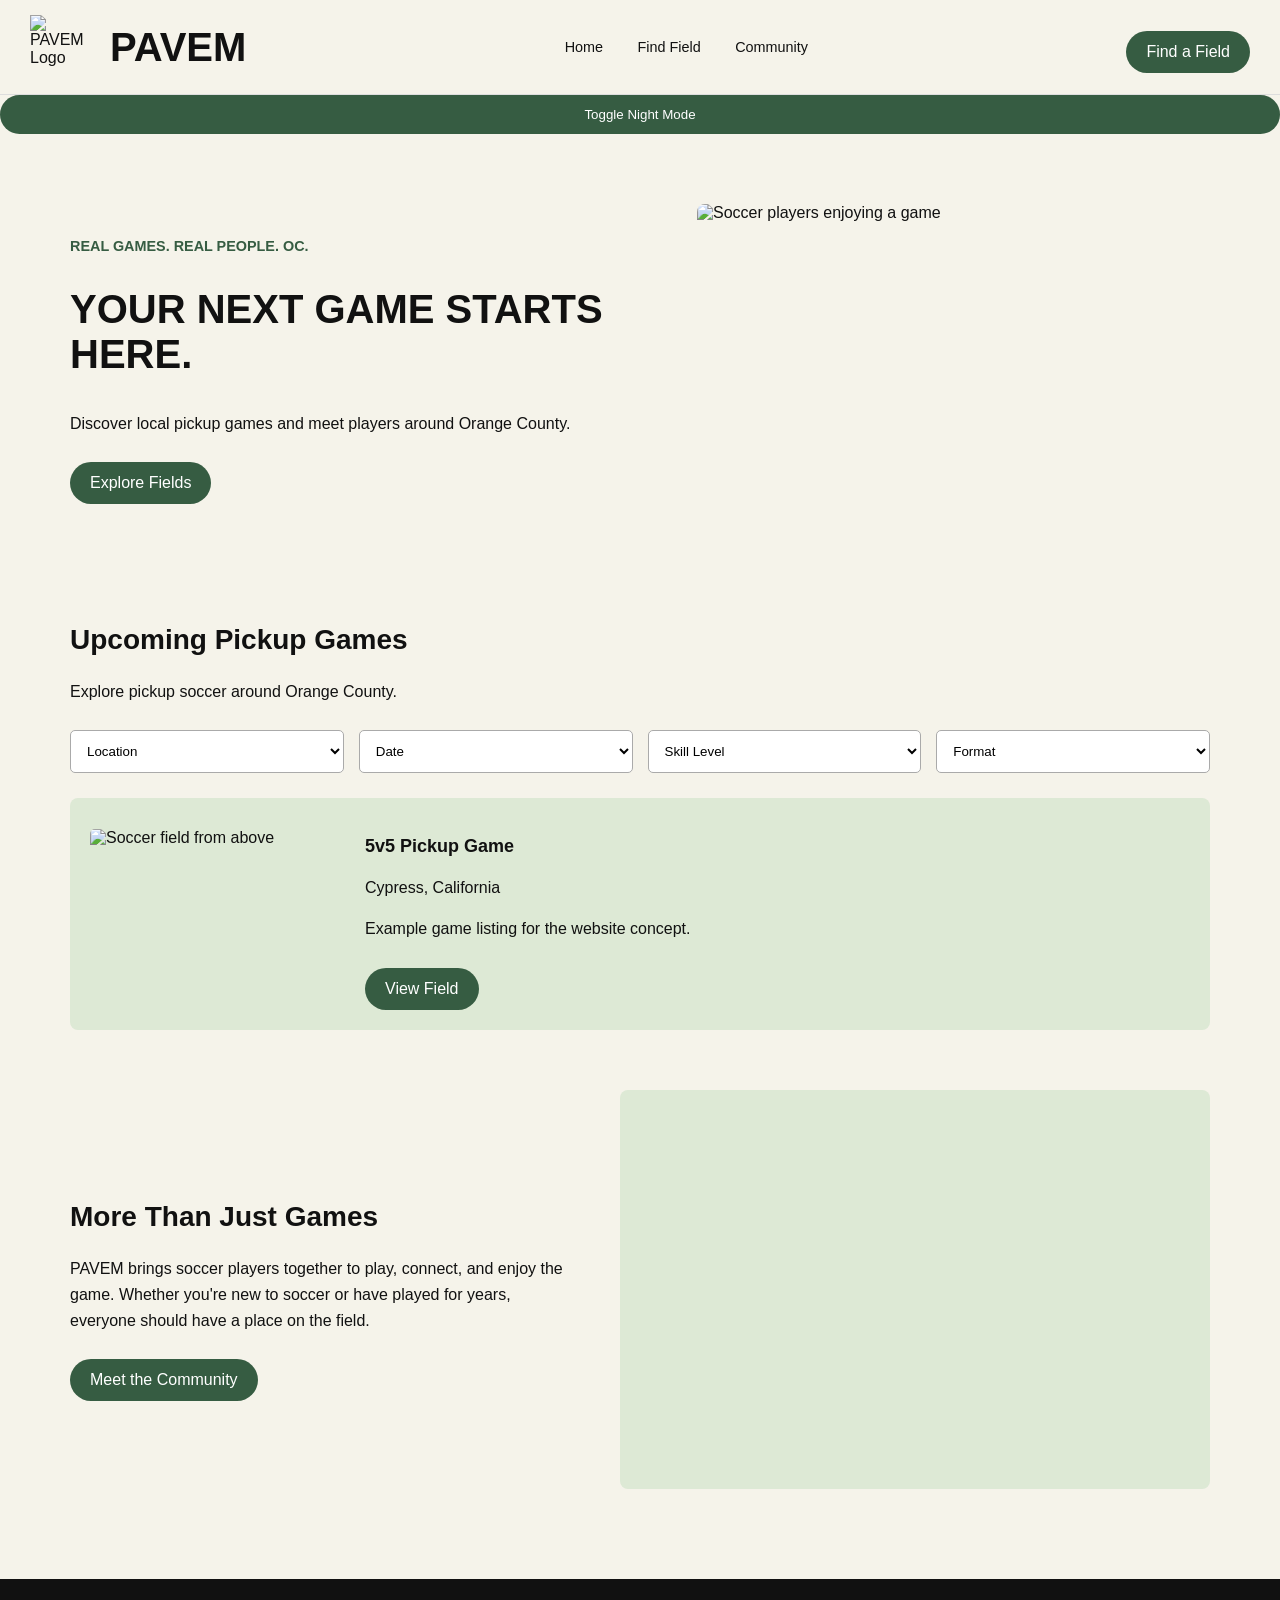
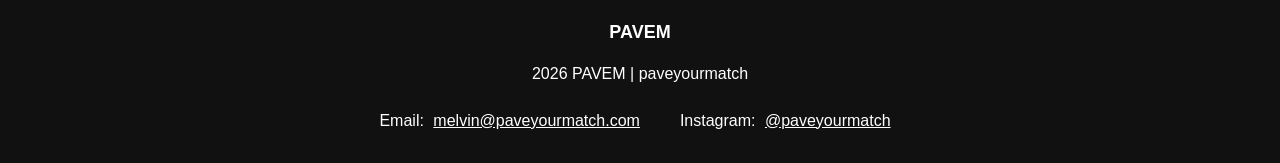
==== index.html @ 69db3ed4 "Change" ====
<!DOCTYPE html>
<html lang="en">
<head>
    <meta charset="UTF-8">
    <meta name="viewport" content="width=device-width, initial-scale=1.0">
    <title>PAVEM | Home</title>
    <link rel="stylesheet" href="style.css">
    <script src="script.js" defer></script>
</head>

<body>

    <!-- HEADER -->
    <header>
        <div class="logo">
            <a href="index.html">
                <img src="images/Pavem Logo.svg" alt="PAVEM Logo">
                <span>PAVEM</span>
            </a>
        </div>

        <nav>
            <a href="index.html">Home</a>
            <a href="fields.html">Find Field</a>
            <a href="community.html">Community</a>
        </nav>

        <a href="fields.html" class="button">Find a Field</a>
    </header>   
<button id="night-mode" type="button">Toggle Night Mode</button>
    <main>

        <!-- INTRODUCTION -->
        <section class="hero">
            <div class="hero-text">
                <h3>REAL GAMES. REAL PEOPLE. OC.</h3>
                <h1>YOUR NEXT GAME STARTS HERE.</h1>

                <p>
                    Discover local pickup games and meet players
                    around Orange County.
                </p>

                <a href="fields.html" class="button">Explore Fields</a>
            </div>

            <img src="images/soccer-players.jpg"
                 alt="Soccer players enjoying a game">
        </section>

        <!-- UPCOMING GAMES -->
        <section class="games-section">
            <h2>Upcoming Pickup Games</h2>
            <p>Explore pickup soccer around Orange County.</p>

            <div class="filters">
                <select aria-label="Location">
                    <option>Location</option>
                    <option>Cypress</option>
                    <option>Costa Mesa</option>
                    <option>Irvine</option>
                    <option>Huntington Beach</option>
                </select>

                <select aria-label="Date">
                    <option>Date</option>
                    <option>Weekday</option>
                    <option>Weekend</option>
                </select>

                <select aria-label="Skill Level">
                    <option>Skill Level</option>
                    <option>Beginner</option>
                    <option>Intermediate</option>
                    <option>Advanced</option>
                </select>

                <select aria-label="Format">
                    <option>Format</option>
                    <option>5v5</option>
                    <option>7v7</option>
                    <option>11v11</option>
                </select>
            </div>

            <div class="game-listing">
                <img src="images/aerial-field.jpg"
                     alt="Soccer field from above">

                <div>
                    <h3>5v5 Pickup Game</h3>
                    <p>Cypress, California</p>
                    <p>Example game listing for the website concept.</p>
                    <a href="fields.html" class="button">View Field</a>
                </div>
            </div>
        </section>

        <!-- COMMUNITY -->
        <section class="community-section">
            <div>
                <h2>More Than Just Games</h2>

                <p>
                    PAVEM brings soccer players together to play,
                    connect, and enjoy the game. Whether you're new
                    to soccer or have played for years, everyone
                    should have a place on the field.
                </p>

                <a href="community.html" class="button">
                    Meet the Community
                </a>
            </div>

            <div class="video-box">
                <iframe
                    src="https://www.youtube.com/embed/CwqDD8yGpc8"
                    title="Soccer Community Video"
                    width="560"
                    height="315"
                    referrerpolicy="strict-origin-when-cross-origin"
                    allowfullscreen>
                </iframe>
            </div>
        </section>

    </main>

    <footer>
    <h3>PAVEM</h3>
    <p>2026 PAVEM | paveyourmatch</p>

    <div class="footer-links">
        <p>
            Email:
            <a href="mailto:melvin@paveyourmatch.com">
                melvin@paveyourmatch.com
            </a>
        </p>

        <p>
            Instagram:
            <a href="https://www.instagram.com/paveyourmatch/"
               target="_blank"
               rel="noopener noreferrer">
                @paveyourmatch
            </a>
        </p>
    </div>
    </footer>

</body>
</html>
---- style.css ----
/* GENERAL STYLING */

* {
    box-sizing: border-box;
}

body {
    font-family: Arial, sans-serif;
    background-color: #F5F3EA;
    color: #111111;
    margin: 0;
    min-height: 100vh;
    display: flex;
    flex-direction: column;
}

main {
    max-width: 1200px;
    width: 100%;
    margin: auto;
    padding: 30px;
    flex: 1;
}

section {
    margin-bottom: 60px;
}

h1 {
    font-size: 2.5rem;
}

h2 {
    font-size: 1.75rem;
}

h3 {
    font-size: 1.125rem;
}

p {
    font-size: 1rem;
    line-height: 1.6;
}

img {
    max-width: 100%;
    height: auto;
}


/* HEADER */

header {
    background-color: #F5F3EA;
    height: 95px;
    padding: 0 30px;
    display: flex;
    justify-content: space-between;
    align-items: center;
    border-bottom: 1px solid #dddddd;
}


/* PAVEM LOGO */

.logo a {
    display: flex;
    align-items: center;
    gap: 15px;
    text-decoration: none;
    color: #111111;
}

.logo img {
    width: 65px;
    height: 65px;
    object-fit: contain;
}

.logo span {
    font-size: 40px;
    font-weight: bold;
}

/* NAVIGATION */

nav a {
    color: #111111;
    text-decoration: none;
    margin: 0 15px;
    font-size: 0.9rem;
}


/* BUTTONS */

.button {
    display: inline-block;
    background-color: #365C42;
    color: white;
    text-decoration: none;
    padding: 12px 20px;
    border-radius: 25px;
    margin-top: 10px;
}


/* HOME INTRODUCTION */

.hero {
    display: flex;
    align-items: center;
    gap: 40px;
    padding: 40px 0;
}

.hero-text {
    flex: 1;
}

.hero-text h3 {
    color: #365C42;
    font-size: 0.9rem;
}

.hero img {
    width: 45%;
    height: 320px;
    object-fit: cover;
    border-radius: 8px;
}


/* PICKUP GAMES */

.filters {
    display: flex;
    gap: 15px;
    margin: 25px 0;
}

.filters select {
    padding: 12px;
    border: 1px solid #aaaaaa;
    border-radius: 5px;
    background-color: white;
    flex: 1;
}

.game-listing {
    display: flex;
    gap: 25px;
    background-color: #DDE9D5;
    padding: 20px;
    border-radius: 8px;
    align-items: center;
}

.game-listing img {
    width: 250px;
    height: 170px;
    object-fit: cover;
    border-radius: 5px;
}

/* HOME PAGE VIDEO */

.video-box {
    padding: 0;
    background: none;
}

.video-box iframe {
    width: 100%;
    aspect-ratio: 16 / 9;
    border: none;
    border-radius: 8px;
}

/* COMMUNITY */

.community-section {
    display: flex;
    align-items: center;
    gap: 40px;
}

.community-section > div {
    flex: 1;
}

.video-box {
    background-color: #DDE9D5;
    padding: 40px;
    text-align: center;
    border-radius: 8px;
}


/* FOOTER */

footer {
    background-color: #111111;
    color: white;
    padding: 25px 30px;
    text-align: center;
}

footer a {
    color: white;
    margin: 0 10px;
}

.footer-links {
    display: flex;
    justify-content: center;
    align-items: center;
    gap: 30px;
}

.footer-links p {
    margin: 5px 0;
}

.footer-links a {
    color: white;
    text-decoration: underline;
    margin-left: 5px;
}


/* SMALLER SCREENS */

@media (max-width: 768px) {

    header {
        flex-direction: column;
        gap: 15px;
    }

    nav {
        display: flex;
        flex-wrap: wrap;
        justify-content: center;
    }

    .hero,
    .game-listing,
    .community-section {
        flex-direction: column;
        align-items: stretch;
    }

    .hero img,
    .game-listing img {
        width: 100%;
        height: auto;
    }

    .filters {
        flex-wrap: wrap;
    }

    .filters select {
        min-width: 140px;
    }
}

/* FIND FIELD PAGE */

.field-intro {
    text-align: center;
    padding: 30px 0;
}

.field-search {
    display: flex;
    gap: 15px;
    margin-top: 30px;
}

.field-search input,
.field-search select {
    flex: 1;
    padding: 12px;
    border: 1px solid #aaaaaa;
    border-radius: 5px;
    font-size: 15px;
}

.field-search button {
    background-color: #365C42;
    color: white;
    border: none;
    padding: 12px 25px;
    border-radius: 25px;
    font-size: 15px;
    cursor: pointer;
}

.map-section iframe {
    border-radius: 8px;
}

.field-card {
    display: flex;
    align-items: center;
    gap: 30px;
    background-color: #DDE9D5;
    padding: 20px;
    border-radius: 8px;
}

.field-card img {
    width: 300px;
    height: 220px;
    object-fit: cover;
    border-radius: 8px;
}

.field-card div {
    flex: 1;
}

@media (max-width: 768px) {
    .field-search,
    .field-card {
        flex-direction: column;
        align-items: stretch;
    }

    .field-card img {
        width: 100%;
        height: auto;
    }
}

/* COMMUNITY PAGE */

.community-intro {
    text-align: center;
    max-width: 850px;
    margin: 40px auto 60px;
}

.soccer-gallery {
    display: grid;
    grid-template-columns: repeat(3, 1fr);
    gap: 20px;
    margin-top: 25px;
}

.soccer-gallery figure {
    margin: 0;
}

.soccer-gallery img {
    width: 100%;
    height: 220px;
    object-fit: cover;
    border-radius: 8px;
}

.soccer-gallery figcaption {
    margin-top: 10px;
    font-size: 15px;
    text-align: center;
}

.get-involved {
    background-color: #DDE9D5;
    padding: 30px;
    border-radius: 8px;
}

.faq-section details {
    background-color: #DDE9D5;
    padding: 18px;
    margin-bottom: 12px;
    border-radius: 8px;
}

.faq-section summary {
    font-weight: bold;
    cursor: pointer;
}

.faq-section details p {
    margin-bottom: 0;
}

.stay-connected {
    text-align: center;
    padding: 30px 0;
}

@media (max-width: 768px) {
    .soccer-gallery {
        grid-template-columns: repeat(2, 1fr);
    }
}

@media (max-width: 480px) {
    .soccer-gallery {
        grid-template-columns: 1fr;
    }
}

/* INTERACTIVE GALLERY */

.soccer-gallery img {
    cursor: pointer;
}

.gallery-modal {
    display: none;
    position: fixed;
    top: 0;
    left: 0;
    width: 100%;
    height: 100%;
    background-color: rgba(0, 0, 0, 0.9);
    z-index: 1000;
    justify-content: center;
    align-items: center;
    gap: 20px;
}

.gallery-modal img {
    max-width: 70%;
    max-height: 80%;
    object-fit: contain;
}

.gallery-modal button {
    background-color: #365C42;
    color: white;
    border: none;
    padding: 12px 18px;
    font-size: 24px;
    cursor: pointer;
    border-radius: 8px;
}

#close-gallery {
    position: absolute;
    top: 20px;
    right: 25px;
}

/* NIGHT MODE */

#night-mode {
    background-color: #365C42;
    color: white;
    padding: 12px 20px;
    border: none;
    border-radius: 25px;
    cursor: pointer;
}

body.dark-mode,
body.dark-mode header {
    background-color: #111111;
    color: white;
}

body.dark-mode nav a,
body.dark-mode .logo a {
    color: white;
}

body.dark-mode .hero-text h3 {
    color: #A9C9A0;
}
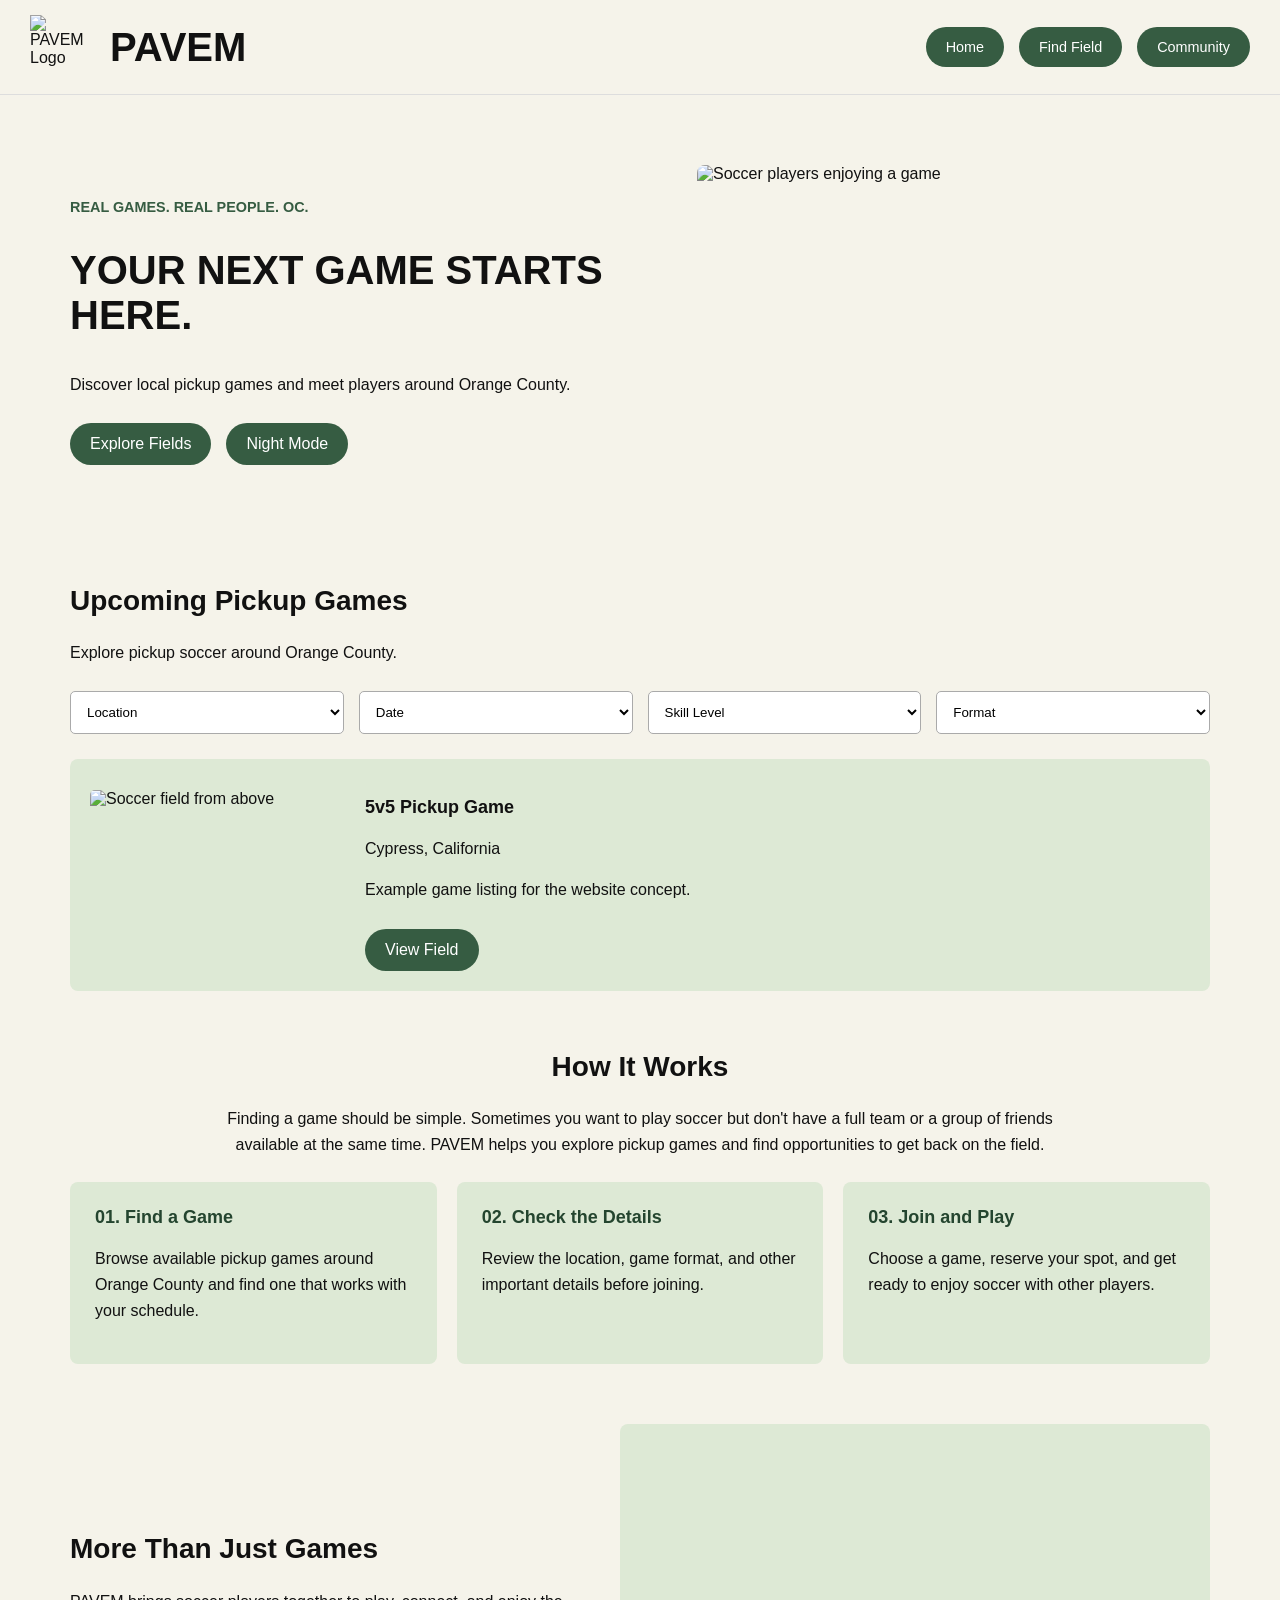
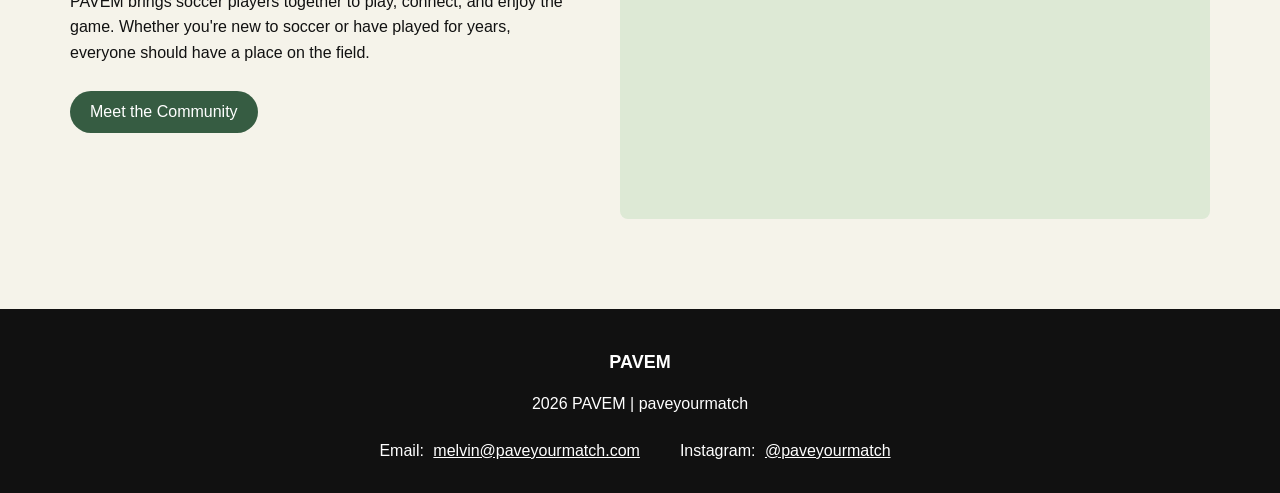
==== commit 1b81449f: "change" ====
--- a/index.html
+++ b/index.html
@@ -19,15 +19,12 @@
             </a>
         </div>
 
-        <nav>
+        <nav class="header-nav">
             <a href="index.html">Home</a>
             <a href="fields.html">Find Field</a>
             <a href="community.html">Community</a>
         </nav>
-
-        <a href="fields.html" class="button">Find a Field</a>
     </header>   
-<button id="night-mode" type="button">Toggle Night Mode</button>
     <main>
 
         <!-- INTRODUCTION -->
@@ -41,7 +38,10 @@
                     around Orange County.
                 </p>
 
-                <a href="fields.html" class="button">Explore Fields</a>
+                <div class="hero-buttons">
+                    <a href="fields.html" class="button">Explore Fields</a>
+                    <button id="night-mode" type="button">Night Mode</button>
+                </div>
             </div>
 
             <img src="images/soccer-players.jpg"
@@ -93,6 +93,50 @@
                     <p>Example game listing for the website concept.</p>
                     <a href="fields.html" class="button">View Field</a>
                 </div>
+            </div>
+        </section>
+
+        <!-- HOW IT WORKS -->
+        <section class="how-it-works">
+            <h2>How It Works</h2>
+
+            <p>
+                Finding a game should be simple. Sometimes you want
+                to play soccer but don't have a full team or a group
+                of friends available at the same time. PAVEM helps
+                you explore pickup games and find opportunities to
+                get back on the field.
+            </p>
+
+            <div class="steps-container">
+
+                <div class="step-card">
+                    <h3>01. Find a Game</h3>
+                    <p>
+                        Browse available pickup games around
+                        Orange County and find one that works
+                        with your schedule.
+                    </p>
+                </div>
+
+                <div class="step-card">
+                    <h3>02. Check the Details</h3>
+                    <p>
+                        Review the location, game format, and
+                        other important details before joining.
+                    </p>
+                </div>
+
+                <div class="step-card">
+                    <h3>03. Join and Play</h3>
+                    <p>
+                        Choose a game, reserve your spot,
+                        and get ready to enjoy soccer with
+                        other players.
+                    </p>
+                </div>
+            </div>
+
             </div>
         </section>
 
--- a/style.css
+++ b/style.css
@@ -59,6 +59,71 @@
     justify-content: space-between;
     align-items: center;
     border-bottom: 1px solid #dddddd;
+}
+
+/* HOME HERO BUTTONS */
+
+.hero-buttons {
+    display: flex;
+    align-items: center;
+    gap: 15px;
+    flex-wrap: wrap;
+}
+
+.hero-buttons .button,
+.hero-buttons #night-mode {
+    margin-top: 10px;
+}
+
+#night-mode {
+    width: auto;
+    display: inline-block;
+    font-size: 1rem;
+    font-family: Arial, sans-serif;
+}
+
+/* GREEN NAVIGATION BUBBLES */
+
+.header-nav {
+    display: flex;
+    justify-content: flex-end;
+    align-items: center;
+    gap: 15px;
+    margin-left: auto;
+}
+
+.header-nav a {
+    display: inline-block;
+    background-color: #365C42;
+    color: white;
+    padding: 12px 20px;
+    border-radius: 25px;
+    text-decoration: none;
+    font-size: 0.9rem;
+    margin: 0;
+    transition: background-color 0.2s ease;
+}
+
+/* WHITE LOGO IN NIGHT MODE */
+
+body.dark-mode .logo img {
+    filter: brightness(0) invert(1);
+}
+
+/* HOVER */
+.header-nav a:hover {
+    background-color: #24452F;
+}
+
+/* ACTIVE WHEN CLICKING */
+.header-nav a:active {
+    background-color: #173420;
+}
+
+/* CURRENT PAGE */
+.header-nav a[aria-current="page"] {
+    background-color: #111111;
+    color: white;
 }
 
 
@@ -473,4 +538,293 @@
 
 body.dark-mode .hero-text h3 {
     color: #A9C9A0;
+}
+
+/* NIGHT MODE FOR ALL PAGES */
+
+.theme-control {
+    display: flex;
+    justify-content: flex-end;
+    margin-bottom: 20px;
+}
+
+body.dark-mode {
+    background-color: #111111;
+    color: #FFFFFF;
+}
+
+body.dark-mode header {
+    background-color: #111111;
+    border-bottom-color: #444444;
+}
+
+body.dark-mode .logo a {
+    color: #FFFFFF;
+}
+
+body.dark-mode .game-listing,
+body.dark-mode .field-card,
+body.dark-mode .get-involved,
+body.dark-mode .faq-section details,
+body.dark-mode .video-box {
+    background-color: #263D2D;
+    color: #FFFFFF;
+}
+
+/* Navigation bubbles */
+
+body.dark-mode .header-nav a {
+    background-color: #365C42;
+    color: #FFFFFF;
+}
+
+body.dark-mode .header-nav a[aria-current="page"] {
+    background-color: #F5F3EA;
+    color: #111111;
+}
+
+/* Night mode button */
+
+body.dark-mode #night-mode {
+    background-color: #F5F3EA;
+    color: #111111;
+}
+
+body.dark-mode #night-mode:hover {
+    background-color: #DDE9D5;
+}
+
+body.dark-mode #night-mode:active {
+    background-color: #C4D6BA;
+}
+
+/* Links */
+
+body.dark-mode main a:not(.button) {
+    color: #BCE0BE;
+}
+
+
+/* DRAFT 2 - BUTTON HOVER AND ACTIVE STATES */
+
+.button,
+.field-search button {
+    transition: background-color 0.2s ease,
+                transform 0.2s ease;
+    cursor: pointer;
+}
+
+.button:hover,
+.field-search button:hover {
+    background-color: #24452F;
+}
+
+.button:active,
+.field-search button:active {
+    background-color: #173420;
+    transform: scale(0.97);
+}
+
+/* FOOTER LINKS */
+
+footer a:hover {
+    color: #C4D6BA;
+}
+
+footer a:active {
+    color: #A9C9A0;
+}
+
+/* KEYBOARD ACCESSIBILITY */
+
+a:focus-visible,
+button:focus-visible,
+input:focus-visible,
+select:focus-visible,
+summary:focus-visible {
+    outline: 3px solid #B59A67;
+    outline-offset: 3px;
+}
+
+/* HOW IT WORKS SECTION */
+
+.how-it-works h2,
+.how-it-works > p {
+    text-align: center;
+}
+
+.how-it-works > p {
+    max-width: 850px;
+    margin-left: auto;
+    margin-right: auto;
+}
+
+.steps-container {
+    display: grid;
+    grid-template-columns: repeat(3, minmax(0, 1fr));
+    gap: 20px;
+    margin-top: 25px;
+}
+
+.step-card {
+    background-color: #DDE9D5;
+    padding: 25px;
+    border-radius: 8px;
+}
+
+.step-card h3 {
+    color: #24452F;
+    margin-top: 0;
+}
+
+/* NIGHT MODE */
+
+body.dark-mode .step-card {
+    background-color: #263D2D;
+}
+
+body.dark-mode .step-card h3 {
+    color: #DDE9D5;
+}
+
+/* RESPONSIVE DESIGN */
+
+@media (max-width: 768px) {
+    .steps-container {
+        grid-template-columns: 1fr;
+    }
+}
+
+/* FIND FIELD - ADDITIONAL LOCATIONS */
+
+.other-fields {
+    background-color: #DDE9D5;
+    padding: 30px;
+    border-radius: 8px;
+}
+
+.other-fields h2 {
+    margin-top: 0;
+}
+
+body.dark-mode .other-fields {
+    background-color: #263D2D;
+    color: white;
+}
+
+/* DRAFT 2 - RESPONSIVE DESIGN */
+
+@media (max-width: 768px) {
+
+    main {
+        padding: 20px;
+    }
+
+    header {
+        height: auto;
+        padding: 20px;
+        flex-direction: column;
+        gap: 15px;
+    }
+
+    .logo span {
+        font-size: 2rem;
+    }
+
+    .header-nav {
+        justify-content: center;
+        margin-left: 0;
+        flex-wrap: wrap;
+        gap: 10px;
+    }
+
+    .header-nav a {
+        padding: 10px 15px;
+        font-size: 0.875rem;
+    }
+
+    h1 {
+        font-size: 2rem;
+    }
+
+    h2 {
+        font-size: 1.5rem;
+    }
+
+    .hero,
+    .community-section,
+    .game-listing,
+    .field-card,
+    .field-search {
+        flex-direction: column;
+        align-items: stretch;
+    }
+
+    .hero img,
+    .game-listing img,
+    .field-card img {
+        width: 100%;
+        height: auto;
+    }
+
+    .filters {
+        flex-direction: column;
+    }
+
+    .filters select,
+    .field-search input,
+    .field-search select,
+    .field-search button {
+        width: 100%;
+        min-width: 0;
+    }
+
+    .steps-container {
+        grid-template-columns: 1fr;
+    }
+
+    .soccer-gallery {
+        grid-template-columns: repeat(2, minmax(0, 1fr));
+    }
+
+    .footer-links {
+        flex-direction: column;
+        gap: 10px;
+    }
+}
+
+@media (max-width: 480px) {
+
+    .soccer-gallery {
+        grid-template-columns: 1fr;
+    }
+
+    .hero-buttons {
+        justify-content: center;
+    }
+
+    .gallery-modal {
+        gap: 5px;
+    }
+
+    .gallery-modal img {
+        max-width: 65%;
+    }
+
+    .gallery-modal button {
+        padding: 8px 10px;
+        font-size: 1.25rem;
+    }
+}
+
+/* RESPONSIVE IMAGES AND EMBEDS */
+
+img,
+video,
+iframe {
+    max-width: 100%;
+}
+
+iframe {
+    display: block;
 }
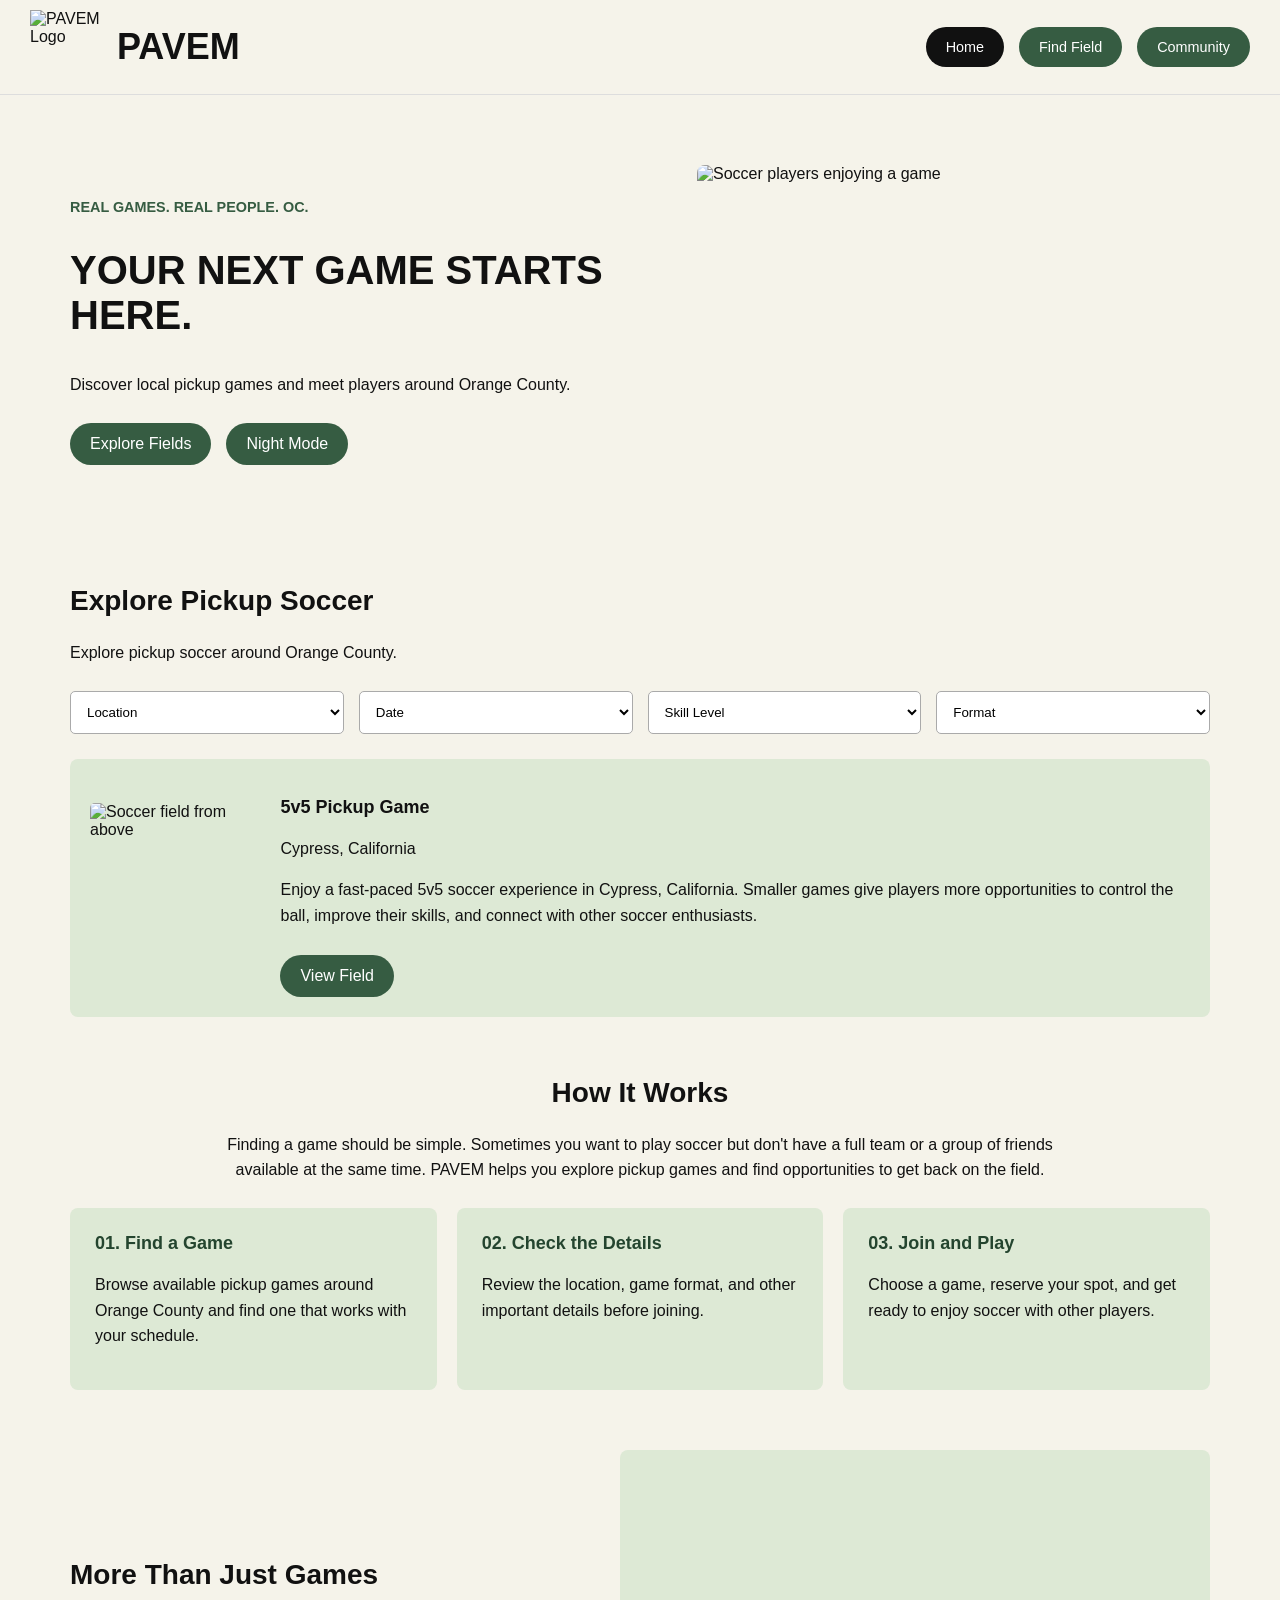
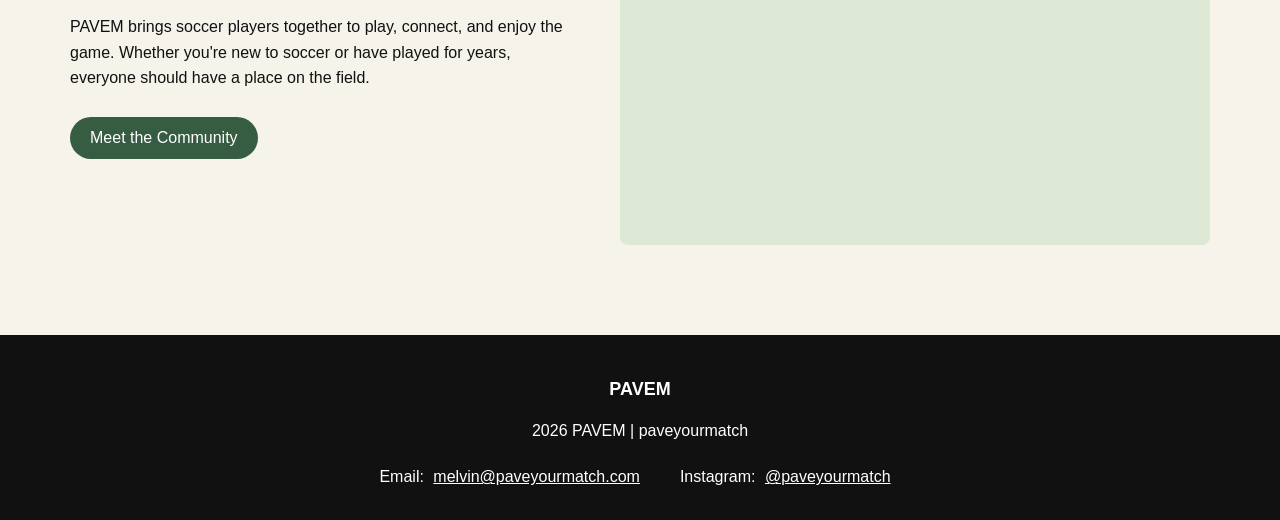
==== commit d6b072d1: "change" ====
--- a/index.html
+++ b/index.html
@@ -20,7 +20,7 @@
         </div>
 
         <nav class="header-nav">
-            <a href="index.html">Home</a>
+            <a href="index.html" aria-current="page">Home</a>
             <a href="fields.html">Find Field</a>
             <a href="community.html">Community</a>
         </nav>
@@ -50,7 +50,7 @@
 
         <!-- UPCOMING GAMES -->
         <section class="games-section">
-            <h2>Upcoming Pickup Games</h2>
+            <h2>Explore Pickup Soccer</h2>
             <p>Explore pickup soccer around Orange County.</p>
 
             <div class="filters">
@@ -90,7 +90,13 @@
                 <div>
                     <h3>5v5 Pickup Game</h3>
                     <p>Cypress, California</p>
-                    <p>Example game listing for the website concept.</p>
+                    <p>
+                        Enjoy a fast-paced 5v5 soccer experience in
+                        Cypress, California. Smaller games give players
+                        more opportunities to control the ball, improve
+                        their skills, and connect with other soccer
+                        enthusiasts.
+                    </p>
                     <a href="fields.html" class="button">View Field</a>
                 </div>
             </div>
@@ -134,9 +140,8 @@
                         and get ready to enjoy soccer with
                         other players.
                     </p>
-                </div>
-            </div>
-
+            
+                </div>
             </div>
         </section>
 
--- a/style.css
+++ b/style.css
@@ -132,19 +132,19 @@
 .logo a {
     display: flex;
     align-items: center;
-    gap: 15px;
+    gap: 12px;
     text-decoration: none;
     color: #111111;
 }
 
 .logo img {
-    width: 65px;
-    height: 65px;
+    width: 75px;
+    height: 75px;
     object-fit: contain;
 }
 
 .logo span {
-    font-size: 40px;
+    font-size: 36px;
     font-weight: bold;
 }
 
@@ -270,6 +270,11 @@
     color: white;
     padding: 25px 30px;
     text-align: center;
+    border-top: 1px solid transparent;
+}
+
+body.dark-mode footer {
+    border-top-color: #555555;
 }
 
 footer a {
@@ -827,4 +832,14 @@
 
 iframe {
     display: block;
+}
+
+/* Galaxy Photo */
+.field-image {
+    width: 100%;
+    max-width: 500px;
+    height: auto;
+    display: block;
+    margin: 20px 0;
+    border-radius: 10px;
 }
